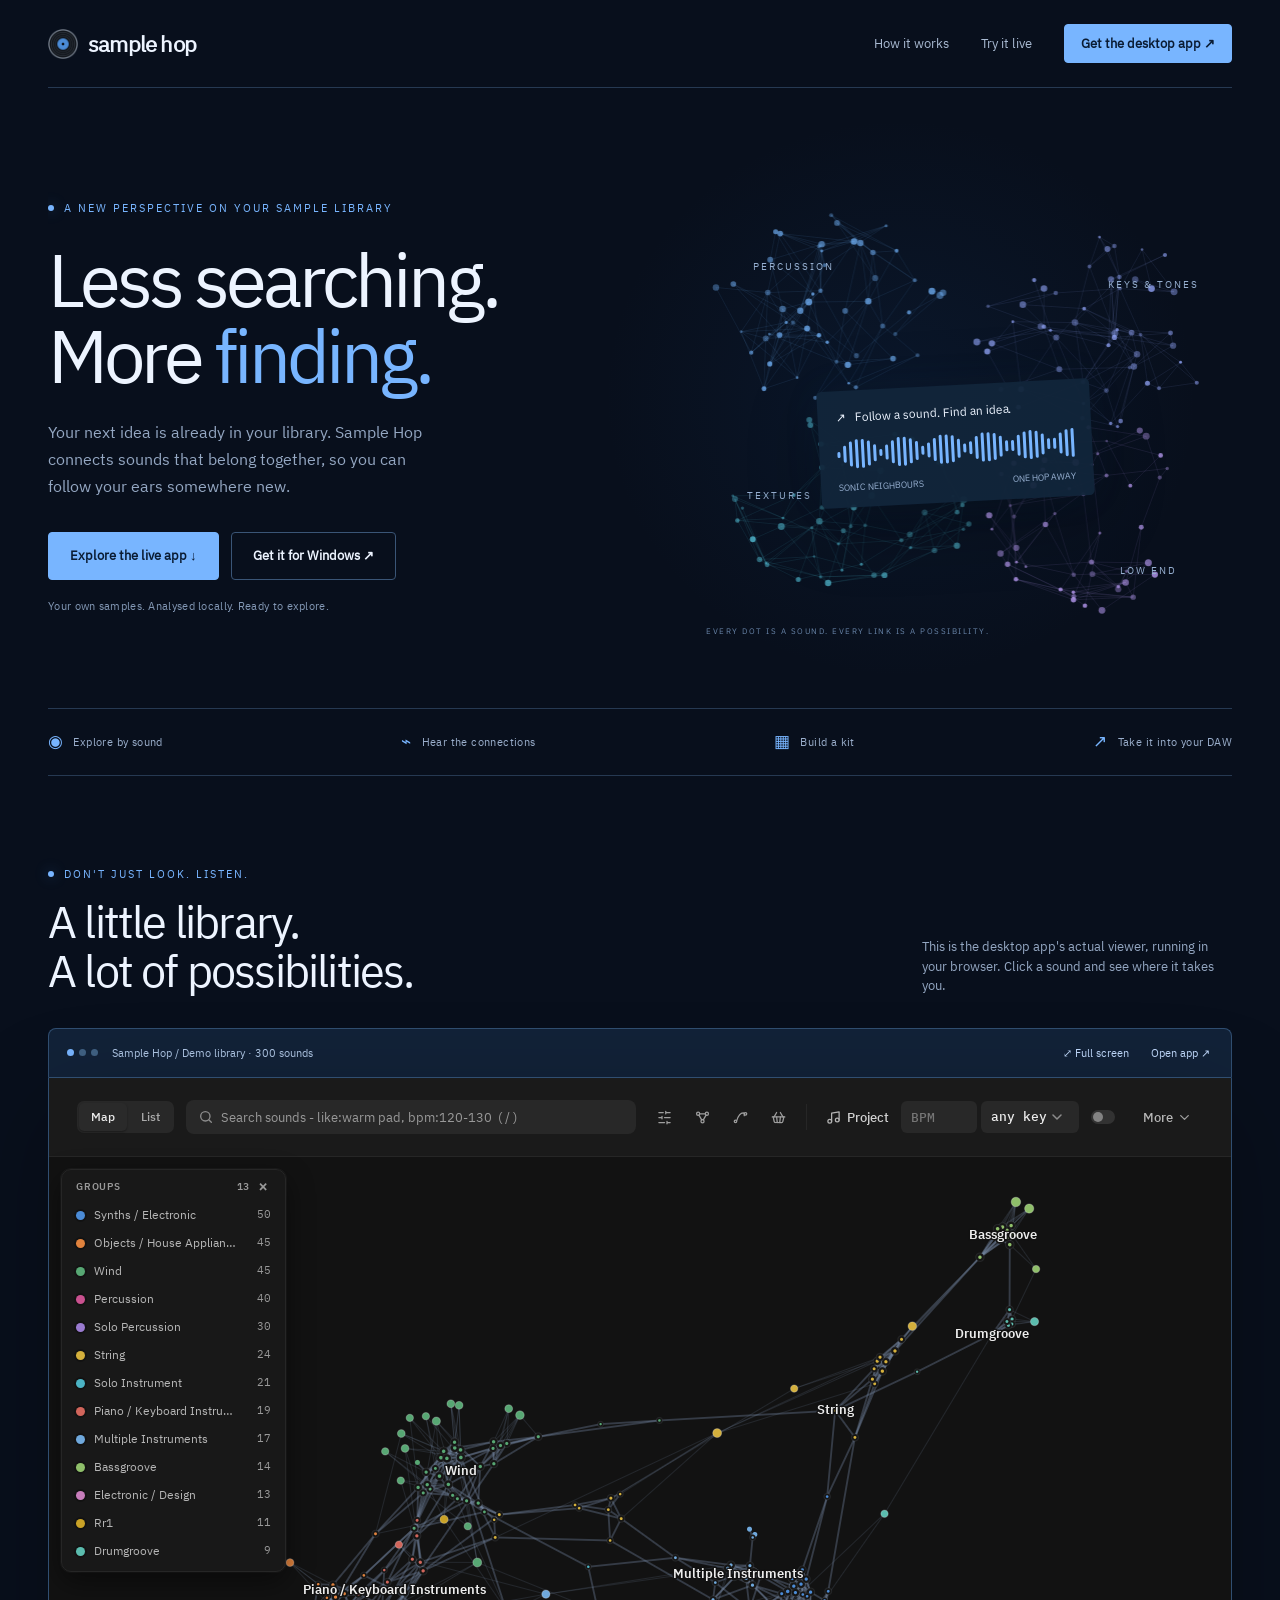
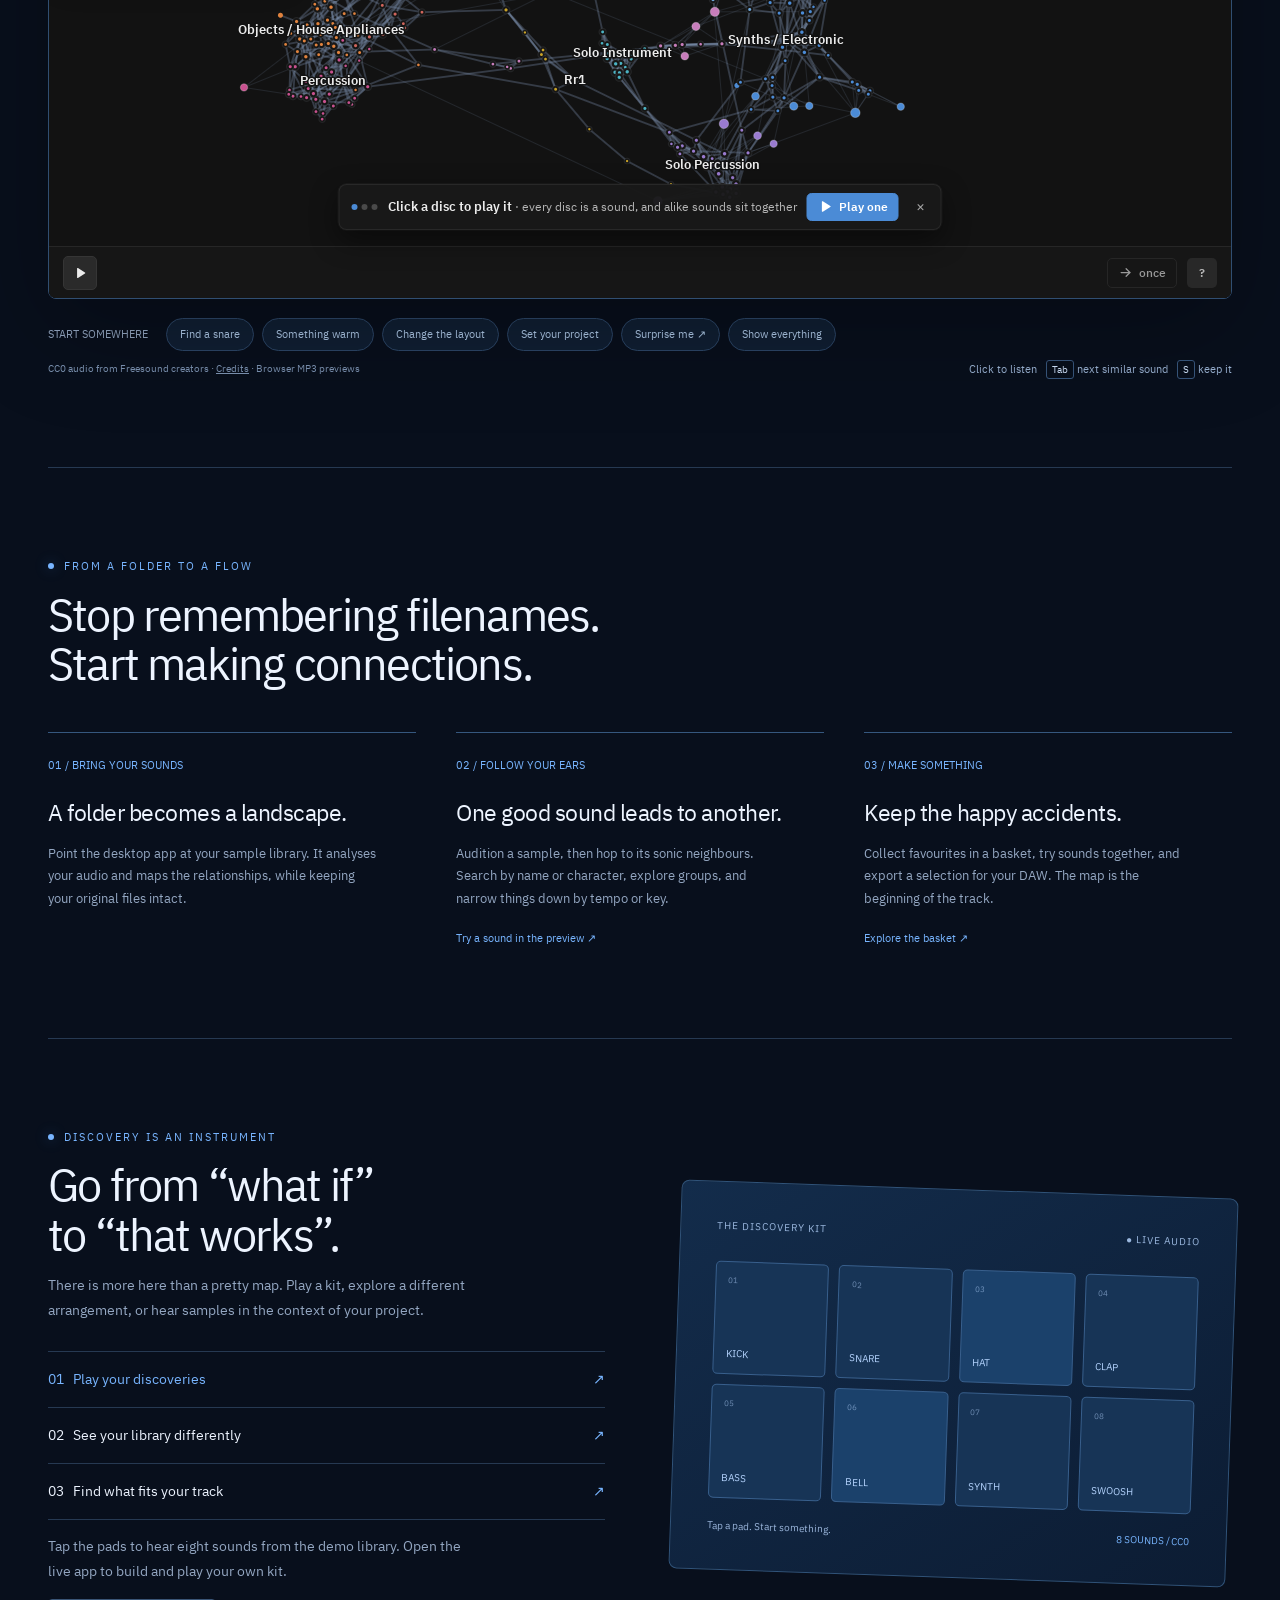
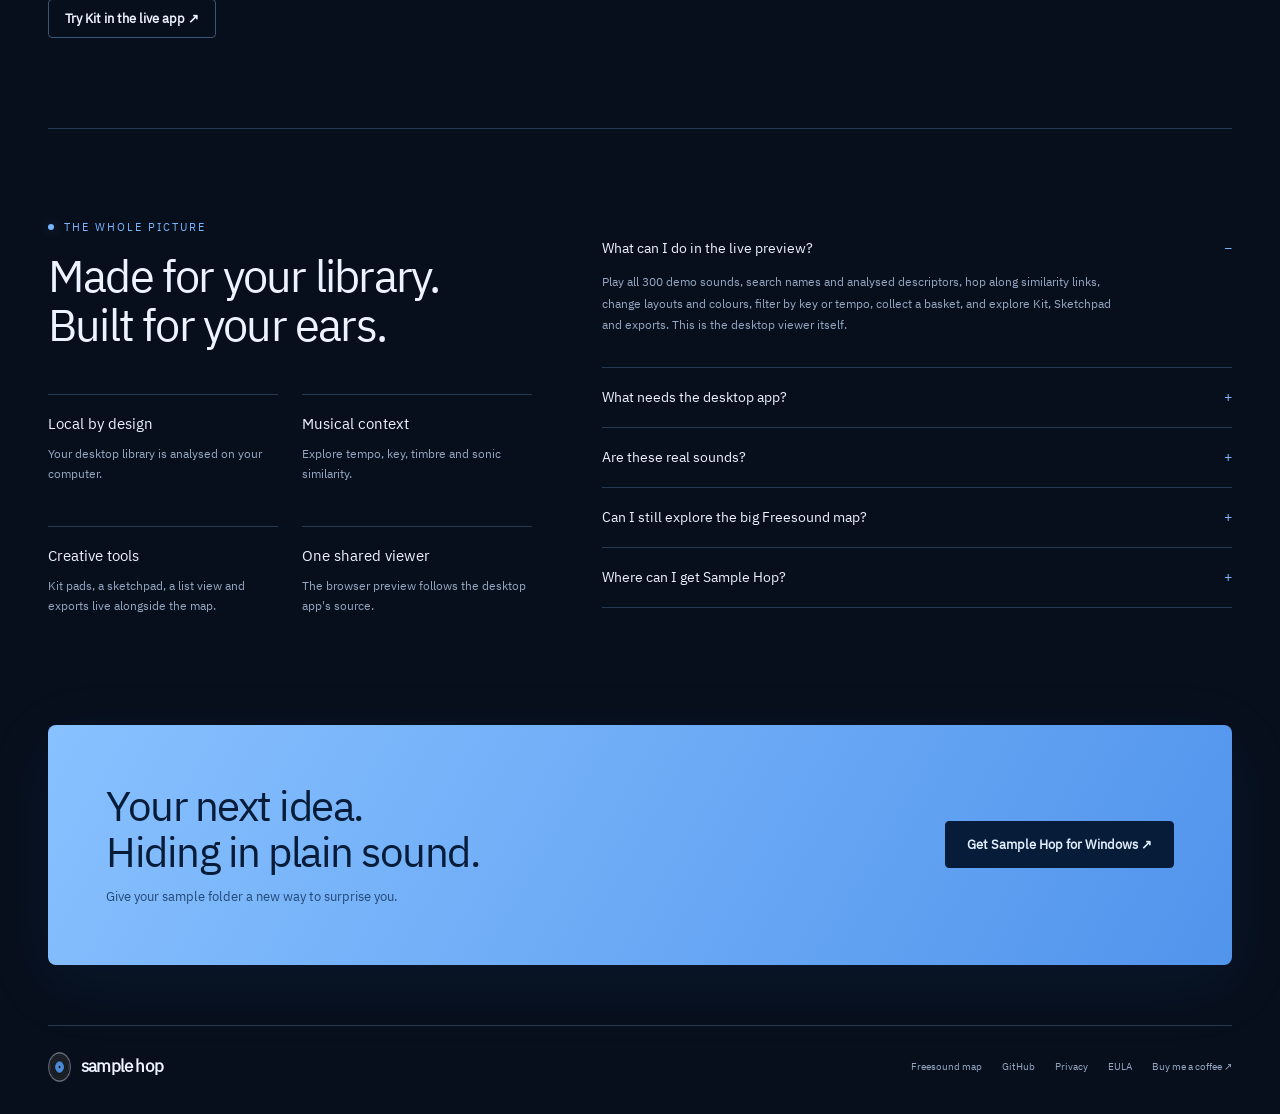
==== index.html @ 59107f23 "Publish animated desktop showcase with shared live preview" ====
<!doctype html>
<html lang="en"><head><meta charset="utf-8"><meta name="viewport" content="width=device-width,initial-scale=1"><meta name="description" content="Sample Hop turns your sample library into a map of sonic possibilities. Explore the real desktop viewer live in your browser."><meta name="theme-color" content="#080f1c"><title>Sample Hop — Follow your ears.</title><link rel="icon" href="favicon.ico"><link rel="stylesheet" href="assets/showcase.css?v=20261012-preview-scroll"><script defer src="assets/showcase.js"></script></head><body>
<a class="skip" href="#live-app">Skip to live app preview</a><div class="container">
<nav aria-label="Main navigation"><a class="brand" href="#" aria-label="Sample Hop home"><img src="assets/app-logo.png" width="32" height="32" alt="">sample hop</a><div class="navlinks"><a href="#how-it-works">How it works</a><a href="#live-app">Try it live</a><a class="button small" href="https://apps.microsoft.com/detail/9PP9XN0CCNBQ" target="_blank" rel="noopener noreferrer">Get the desktop app ↗</a></div></nav>
<main><section class="hero" aria-labelledby="hero-title"><div class="hero-grid"><div><div class="eyebrow">A new perspective on your sample library</div><h1 id="hero-title">Less searching.<br>More <em>finding.</em></h1><p>Your next idea is already in your library. Sample Hop connects sounds that belong together, so you can follow your ears somewhere new.</p><div class="hero-actions"><a class="button" href="#live-app">Explore the live app ↓</a><a class="button secondary" href="https://apps.microsoft.com/detail/9PP9XN0CCNBQ" target="_blank" rel="noopener noreferrer">Get it for Windows ↗</a></div><div class="micro">Your own samples. Analysed locally. Ready to explore.</div></div><a class="hero-art" href="#live-app" aria-label="Explore the live app"><canvas id="constellation"></canvas><span class="maplabel one">Percussion</span><span class="maplabel two">Textures</span><span class="maplabel three">Keys & tones</span><span class="maplabel four">Low end</span><div class="sound-card"><strong>↗ &nbsp; Follow a sound. Find an idea.</strong><div class="wave" id="hero-wave"></div><small><span>SONIC NEIGHBOURS</span><span>ONE HOP AWAY</span></small></div></a></div></section>
<div class="ticker" aria-label="App highlights"><span><b>◉</b> Explore by sound</span><span><b>⌁</b> Hear the connections</span><span><b>▦</b> Build a kit</span><span><b>↗</b> Take it into your DAW</span></div>
<section class="section reveal" id="preview" aria-labelledby="preview-title"><div class="section-head"><div><div class="eyebrow">Don't just look. Listen.</div><h2 id="preview-title">A little library.<br>A lot of possibilities.</h2></div><p>This is the desktop app's actual viewer, running in your browser. Click a sound and see where it takes you.</p></div><div class="preview-toolbar" id="live-app"><div class="window-title"><span class="window-dots" aria-hidden="true"><i></i><i></i><i></i></span>Sample Hop / Demo library · 300 sounds</div><div class="window-actions"><button id="fullscreen" type="button">⤢ Full screen</button><a href="demo/index.html" target="_blank" rel="noopener">Open app ↗</a></div></div><div class="preview-shell" id="preview-shell"><div class="preview-loading" id="preview-loading" role="status">Assembling your sound map…<span>300 real sounds. The real desktop interface.</span></div><iframe id="app-preview" src="demo/index.html" title="Interactive Sample Hop desktop app preview" allow="autoplay; fullscreen; midi" allowfullscreen></iframe></div><div class="demo-guides" aria-label="Try a feature"><span>START SOMEWHERE</span><button data-demo="search" data-value="snare" aria-pressed="false" disabled>Find a snare</button><button data-demo="search" data-value="like:warm" aria-pressed="false" disabled>Something warm</button><button data-demo="layout" aria-pressed="false" disabled>Change the layout</button><button data-demo="project" aria-pressed="false" disabled>Set your project</button><button data-demo="random" aria-pressed="false" disabled>Surprise me ↗</button><button data-demo="search" data-value="" aria-pressed="false" disabled>Show everything</button></div><div class="demo-note"><span>CC0 audio from Freesound creators · <a href="demo/CREDITS.md" target="_blank" rel="noopener">Credits</a> · Browser MP3 previews</span><span class="shortcut-tip">Click to listen &nbsp; <kbd>Tab</kbd> next similar sound &nbsp; <kbd>S</kbd> keep it</span></div></section>
<section class="section workflow reveal" id="how-it-works" aria-labelledby="workflow-title"><div class="eyebrow">From a folder to a flow</div><h2 id="workflow-title">Stop remembering filenames.<br>Start making connections.</h2><div class="steps"><article class="step"><span class="number">01 / BRING YOUR SOUNDS</span><h3>A folder becomes a landscape.</h3><p>Point the desktop app at your sample library. It analyses your audio and maps the relationships, while keeping your original files intact.</p></article><article class="step"><span class="number">02 / FOLLOW YOUR EARS</span><h3>One good sound leads to another.</h3><p>Audition a sample, then hop to its sonic neighbours. Search by name or character, explore groups, and narrow things down by tempo or key.</p><a href="#live-app" data-demo="random">Try a sound in the preview ↗</a></article><article class="step"><span class="number">03 / MAKE SOMETHING</span><h3>Keep the happy accidents.</h3><p>Collect favourites in a basket, try sounds together, and export a selection for your DAW. The map is the beginning of the track.</p><a href="#live-app" data-demo="basket">Explore the basket ↗</a></article></div></section>
<section class="section possibilities reveal" aria-labelledby="play-title"><div><div class="eyebrow">Discovery is an instrument</div><h2 id="play-title">Go from “what if”<br>to “that works”.</h2><p>There is more here than a pretty map. Play a kit, explore a different arrangement, or hear samples in the context of your project.</p><div class="feature-list"><button data-feature="kit" aria-pressed="true">01 &nbsp; Play your discoveries<span>↗</span></button><button data-feature="layout" aria-pressed="false">02 &nbsp; See your library differently<span>↗</span></button><button data-feature="project" aria-pressed="false">03 &nbsp; Find what fits your track<span>↗</span></button></div><p id="feature-description">Tap the pads to hear eight sounds from the demo library. Open the live app to build and play your own kit.</p><a class="button secondary small" id="feature-open" href="#live-app" data-demo="kit">Try Kit in the live app ↗</a></div><div class="instrument"><div class="instrument-head"><span>THE DISCOVERY KIT</span><span>● LIVE AUDIO</span></div><div class="pad-grid" id="pad-grid" aria-label="Playable demo sample pads"></div><div class="instrument-foot"><span id="pad-status" role="status">Tap a pad. Start something.</span><b>8 SOUNDS / CC0</b></div></div></section>
<section class="section details reveal" aria-labelledby="details-title"><div class="faq-grid"><div><div class="eyebrow">The whole picture</div><h2 id="details-title">Made for your library.<br>Built for your ears.</h2><div class="capabilities"><article><h3>Local by design</h3><p>Your desktop library is analysed on your computer.</p></article><article><h3>Musical context</h3><p>Explore tempo, key, timbre and sonic similarity.</p></article><article><h3>Creative tools</h3><p>Kit pads, a sketchpad, a list view and exports live alongside the map.</p></article><article><h3>One shared viewer</h3><p>The browser preview follows the desktop app's source.</p></article></div></div><div><details open><summary>What can I do in the live preview?</summary><p>Play all 300 demo sounds, search names and analysed descriptors, hop along similarity links, change layouts and colours, filter by key or tempo, collect a basket, and explore Kit, Sketchpad and exports. This is the desktop viewer itself.</p></details><details><summary>What needs the desktop app?</summary><p>Mapping your own folders, running the sound model for new audio or microphone searches, watching library changes, native DAW dragging and Ableton Link need the desktop app. Browser similarity uses precomputed demo links. MIDI input and recording depend on browser support and permissions.</p></details><details><summary>Are these real sounds?</summary><p>Yes. This is the app's bundled 300-sound CC0 demo, from Freesound creators via FSL10K and FSD50K. The website uses MP3 previews; the desktop app uses your original files. <a href="demo/CREDITS.md">See creator credits ↗</a></p></details><details><summary>Can I still explore the big Freesound map?</summary><p>The original interactive library is still here, including search, filters, similarity links, the basket and downloads. <a href="explore.html">Open the Freesound map ↗</a></p></details><details><summary>Where can I get Sample Hop?</summary><p>Get the desktop app through the Microsoft Store for Windows, which handles installation and updates. <a href="https://apps.microsoft.com/detail/9PP9XN0CCNBQ" target="_blank" rel="noopener noreferrer">Open the Store listing ↗</a></p></details></div></div></section>
<section class="cta reveal" aria-labelledby="cta-title"><div><h2 id="cta-title">Your next idea.<br>Hiding in plain sound.</h2><p>Give your sample folder a new way to surprise you.</p></div><a class="button" href="https://apps.microsoft.com/detail/9PP9XN0CCNBQ" target="_blank" rel="noopener noreferrer">Get Sample Hop for Windows ↗</a></section></main>
<footer><a class="brand" href="#"><img src="assets/app-logo.png" width="26" height="26" alt="">sample hop</a><div class="links"><a href="explore.html">Freesound map</a><a href="https://github.com/AlexM1010/visualise-music-desktop" target="_blank" rel="noopener noreferrer">GitHub</a><a href="privacy.html">Privacy</a><a href="eula.html">EULA</a><a href="https://buymeacoffee.com/alexm1010" target="_blank" rel="noopener noreferrer">Buy me a coffee ↗</a></div></footer></div></body></html>
---- assets/showcase.css ----
@font-face{font-family:Plex;src:url('plex-sans.woff2') format('woff2');font-display:swap}
:root{color-scheme:dark;--bg:#080f1c;--panel:#101d30;--ink:#edf4ff;--muted:#94a7c2;--accent:#78b5ff;--line:#263952}
*{box-sizing:border-box}html{scroll-behavior:smooth;scroll-padding-top:16px}body{margin:0;background:var(--bg);color:var(--ink);font-family:Plex,'Segoe UI',sans-serif;font-size:16px;line-height:1.5}a{color:inherit;text-decoration:none}button{font:inherit;cursor:pointer}a,button,input{touch-action:manipulation}:focus-visible{outline:2px solid var(--accent);outline-offset:5px}button:disabled{opacity:.5;cursor:wait}::selection{background:var(--accent);color:var(--bg)}
.skip{position:fixed;top:-100px;left:16px;z-index:50;padding:12px;background:var(--accent);color:#111}.skip:focus{top:12px}.container{width:min(1320px,calc(100% - 96px));margin:auto}nav{height:88px;display:flex;align-items:center;justify-content:space-between;border-bottom:1px solid var(--line)}.brand{display:flex;align-items:center;gap:10px;font-weight:600;font-size:22px;letter-spacing:-.8px}.brand img{width:30px;height:30px}.navlinks{display:flex;align-items:center;gap:32px;font-size:13px}.navlinks>a:not(.button){color:#a9bad2}.button{display:inline-flex;align-items:center;justify-content:center;gap:18px;background:var(--accent);color:#0a1c34;border:1px solid var(--accent);border-radius:4px;padding:13px 21px;font-size:13px;font-weight:600;transition:transform .2s,background .2s}.button:hover{background:#a4cfff;transform:translateY(-2px)}.button.secondary{background:transparent;color:var(--ink);border-color:#3a5576}.button.small{padding:9px 16px}.eyebrow{font-size:11px;text-transform:uppercase;letter-spacing:2px;color:var(--accent);display:flex;align-items:center;gap:10px}.eyebrow:before{content:'';width:6px;height:6px;background:var(--accent);border-radius:50%;box-shadow:0 0 14px #539fff66}
.hero{position:relative;padding:94px 0 76px;overflow:hidden}.hero-grid{display:grid;grid-template-columns:1.08fr 1fr;align-items:center;gap:38px}.hero h1{font-size:clamp(54px,5.8vw,82px);font-weight:500;line-height:1.03;letter-spacing:-4px;margin:25px 0}.hero h1 em{font-style:normal;color:var(--accent)}.hero p{color:var(--muted);max-width:400px;line-height:1.7;font-size:16px}.hero-actions{display:flex;gap:12px;margin:32px 0 18px}.micro{font-size:11px;color:#8398b5;letter-spacing:.3px}.hero-art{display:block;position:relative;height:450px;min-width:0;cursor:pointer;border-radius:8px}.hero-art canvas{width:100%;height:100%}.maplabel{position:absolute;font-size:10px;letter-spacing:2px;text-transform:uppercase;color:#96afd0;pointer-events:none}.maplabel.one{top:17%;left:13%}.maplabel.two{top:68%;left:12%}.maplabel.three{top:21%;right:6%}.maplabel.four{bottom:12%;right:10%}.sound-card{position:absolute;left:25%;top:45%;background:#11253af2;border:0;border-radius:5px;padding:13px 18px;min-width:230px;box-shadow:0 18px 70px #0005;transform:rotate(-3deg);animation:float 6s ease-in-out infinite}.sound-card strong{font-size:12px;font-weight:500}.sound-card .wave{display:flex;gap:3px;align-items:center;height:35px;margin:9px 0}.wave i{width:3px;background:var(--accent);height:var(--h);border-radius:2px;animation:pulse 2.5s ease-in-out infinite;animation-delay:var(--delay)}.sound-card small{display:flex;justify-content:space-between;font-size:9px;color:#96afd0}.hero-art:after{content:'EVERY DOT IS A SOUND. EVERY LINK IS A POSSIBILITY.';position:absolute;bottom:-5px;left:25px;font-size:8px;letter-spacing:1.5px;color:#6884a8}.ticker{border-block:1px solid var(--line);padding:20px 0;display:flex;justify-content:space-between;color:#9aaecb;font-size:11px;letter-spacing:.4px}.ticker span{display:flex;gap:10px;align-items:center}.ticker b{color:var(--accent);font-size:17px;font-weight:400}
.section{padding:90px 0}.section-head{display:flex;justify-content:space-between;align-items:end;gap:30px;margin-bottom:32px}.section h2{font-size:clamp(32px,3.5vw,48px);line-height:1.1;letter-spacing:-1.8px;font-weight:500;margin:15px 0 0}.section-head p{font-size:13px;color:var(--muted);max-width:310px;margin:0}.preview-toolbar{display:flex;justify-content:space-between;align-items:center;gap:15px;background:#122238;border:1px solid #304e71;border-bottom:0;border-radius:8px 8px 0 0;padding:13px 18px}.window-title{font-size:11px;color:#b0c7e6;display:flex;align-items:center;gap:14px}.window-dots{display:flex;gap:5px}.window-dots i{width:7px;height:7px;border-radius:50%;background:#406183}.window-dots i:first-child{background:var(--accent)}.window-actions{display:flex;gap:16px;font-size:11px}.window-actions button,.window-actions a{padding:3px;color:#c3dcff;background:none;border:0}.preview-shell{position:relative;border:1px solid #304e71;border-radius:0 0 8px 8px;overflow:hidden;box-shadow:0 30px 100px #0004;background:#0b1321}.preview-shell iframe{display:block;width:100%;height:clamp(820px,85vh,1200px);border:0}.preview-loading{position:absolute;inset:0;display:grid;place-content:center;text-align:center;background:#0b1321;z-index:2;color:var(--accent);font-size:14px}.preview-loading[hidden]{display:none}.preview-loading span{font-size:11px;color:var(--muted);margin-top:10px}.preview-error{max-width:400px;padding:24px}.demo-guides{display:flex;gap:8px;flex-wrap:wrap;align-items:center;margin:19px 0 10px}.demo-guides>span{font-size:11px;color:var(--muted);margin-right:10px}.demo-guides button{border:1px solid #2c4667;background:#101f33;color:#b0cbea;font-size:11px;padding:7px 13px;border-radius:20px;transition:background .2s}.demo-guides button:hover,.demo-guides button[aria-pressed=true]{color:#091a30;background:var(--accent);border-color:var(--accent)}.demo-note{display:flex;justify-content:space-between;gap:20px;font-size:10px;color:#7d94b3}.demo-note a{text-decoration:underline}.shortcut-tip{font-size:11px;color:#9bb4d4}kbd{border:1px solid #38577d;padding:2px 5px;border-radius:3px;font-family:inherit;color:#d4e7ff;font-size:10px}
.workflow{border-top:1px solid var(--line)}.steps{display:grid;grid-template-columns:repeat(3,1fr);margin-top:44px;gap:40px}.step{border-top:1px solid #35577e;padding-top:18px}.step .number{font-size:11px;color:var(--accent)}.step h3{font-size:23px;font-weight:500;letter-spacing:-.5px;margin:20px 0 10px}.step p{font-size:13px;line-height:1.75;color:var(--muted);max-width:330px}.step a{color:var(--accent);font-size:11px}.possibilities{display:grid;grid-template-columns:1fr 1fr;gap:70px;align-items:center;border-top:1px solid var(--line)}.possibilities p{font-size:14px;line-height:1.8;color:var(--muted);max-width:420px}.feature-list{margin-top:28px;border-top:1px solid var(--line)}.feature-list button{width:100%;display:flex;justify-content:space-between;text-align:left;border:0;border-bottom:1px solid var(--line);background:none;color:var(--ink);padding:17px 0;font-size:14px}.feature-list button span{color:var(--accent)}.feature-list button[aria-pressed=true]{color:var(--accent)}.instrument{background:#102139;border:1px solid #305379;border-radius:8px;padding:36px;min-height:355px;transform:rotate(2deg)}.instrument-head{display:flex;justify-content:space-between;font-size:10px;color:#9bb8df;letter-spacing:1px}.pad-grid{display:grid;grid-template-columns:repeat(4,1fr);gap:10px;margin:28px 0 20px}.pad-grid button{aspect-ratio:1;border:1px solid #385f8c;border-radius:5px;background:#173456;color:#b6d5ff;display:flex;flex-direction:column;justify-content:space-between;padding:12px;text-align:left;font-size:10px;transition:background .15s,transform .15s}.pad-grid button:nth-child(3n){background:#1b416b}.pad-grid button.active{background:var(--accent);color:#0a1d35;transform:scale(.96)}.pad-grid small{font-size:8px;opacity:.55}.instrument-foot{display:flex;justify-content:space-between;font-size:10px;color:#9db8de}.instrument-foot b{color:var(--accent);font-weight:400}.capabilities{display:grid;grid-template-columns:1fr 1fr;gap:24px;margin-top:45px}.capabilities article{border-top:1px solid var(--line);padding:18px 0}.capabilities h3{font-size:15px;font-weight:500;margin:0 0 8px}.capabilities p{font-size:12px;color:var(--muted);margin:0;line-height:1.7}.details{border-top:1px solid var(--line)}.faq-grid{display:grid;grid-template-columns:1fr 1.3fr;gap:70px}.faq-grid details{border-bottom:1px solid var(--line);padding:19px 0;font-size:14px}.faq-grid summary{cursor:pointer;list-style:none;display:flex;justify-content:space-between;gap:15px}.faq-grid summary:after{content:'+';color:var(--accent)}.faq-grid details[open] summary:after{content:'−'}.faq-grid details p{font-size:12px;line-height:1.8;color:var(--muted);max-width:520px}.cta{background:#78b5ff;color:#071c38;border-radius:8px;padding:58px;display:flex;justify-content:space-between;gap:32px;align-items:center;margin-bottom:60px}.cta h2{font-size:42px;letter-spacing:-1.5px;line-height:1.1;margin:0 0 12px;font-weight:500}.cta p{font-size:13px;margin:0;color:#244976}.cta .button{background:#071c38;color:#e2efff;border-color:#071c38;white-space:nowrap}footer{border-top:1px solid var(--line);padding:26px 0 32px;display:flex;justify-content:space-between;align-items:center;gap:25px}footer .brand{font-size:17px}footer .brand img{width:23px}footer .links{display:flex;gap:20px;font-size:10px;color:var(--muted)}.reveal{opacity:1}.js-motion .reveal{opacity:0;transform:translateY(22px);transition:opacity .7s,transform .7s}.js-motion .reveal.visible{opacity:1;transform:none}
@keyframes float{50%{transform:translateY(-10px) rotate(-1deg)}}@keyframes pulse{50%{opacity:.4;transform:scaleY(.7)}}
@media(min-width:1500px){.hero-art{height:490px}.hero{padding-top:110px}}
@media(max-width:900px){.container{width:calc(100% - 40px)}.hero{padding-top:55px}.hero-grid{grid-template-columns:1fr}.hero h1{font-size:64px}.hero-art{height:320px}.hero-art:after{bottom:0}.hero p{max-width:520px}.navlinks{gap:20px}.ticker{flex-wrap:wrap;gap:18px}.section{padding:60px 0}.possibilities,.faq-grid{gap:30px}.preview-shell iframe{height:700px}.steps{gap:20px}.instrument{padding:20px}.pad-grid{gap:6px}.cta{padding:35px}.cta h2{font-size:34px}}
@media(max-width:600px){nav{height:72px}.brand{font-size:20px}.navlinks>a:not(.button){display:none}.navlinks .button{font-size:10px;padding:8px 10px}.hero{padding:48px 0}.hero h1{font-size:52px;letter-spacing:-2.8px}.hero p{font-size:14px}.hero-actions .button{font-size:11px;padding:12px 14px}.hero-art{height:290px}.sound-card{min-width:200px;left:21%}.ticker{font-size:10px}.ticker span{width:45%}.section-head{display:block}.section-head p{margin-top:18px;max-width:100%}.preview-toolbar{padding:10px}.window-dots{display:none}.window-actions{gap:10px;font-size:9px}.window-title{font-size:9px}.preview-shell iframe{height:660px}.demo-note{display:block;line-height:1.8}.steps,.possibilities,.faq-grid,.capabilities{grid-template-columns:1fr}.steps{gap:24px}.step p{max-width:none}.instrument{transform:none;margin-top:20px}.cta{display:block;padding:28px}.cta .button{margin-top:24px}footer{align-items:start;flex-direction:column}footer .links{flex-wrap:wrap}.section h2{letter-spacing:-1px}.preview-shell:fullscreen iframe{height:calc(100dvh - 12px)}}
@media(prefers-reduced-motion:reduce){html{scroll-behavior:auto}*,*:before,*:after{animation:none!important;transition:none!important}.js-motion .reveal{opacity:1;transform:none}}

.hero:before{content:"";position:absolute;inset:0;z-index:-1;background:radial-gradient(ellipse 25% 45% at 72% 50%,#163f742b,transparent 100%)}.hero{isolation:isolate}.instrument{background:linear-gradient(145deg,#132c4b,#0c1c33)}.cta{background:linear-gradient(120deg,#88c1ff,#5194ec);box-shadow:0 18px 70px #176bcb18}.sound-card{box-shadow:0 18px 70px #0005,0 0 40px #2875ba12}

@media(min-width:901px){.preview-toolbar:target + .preview-shell iframe{height:calc(100dvh - 80px)}}
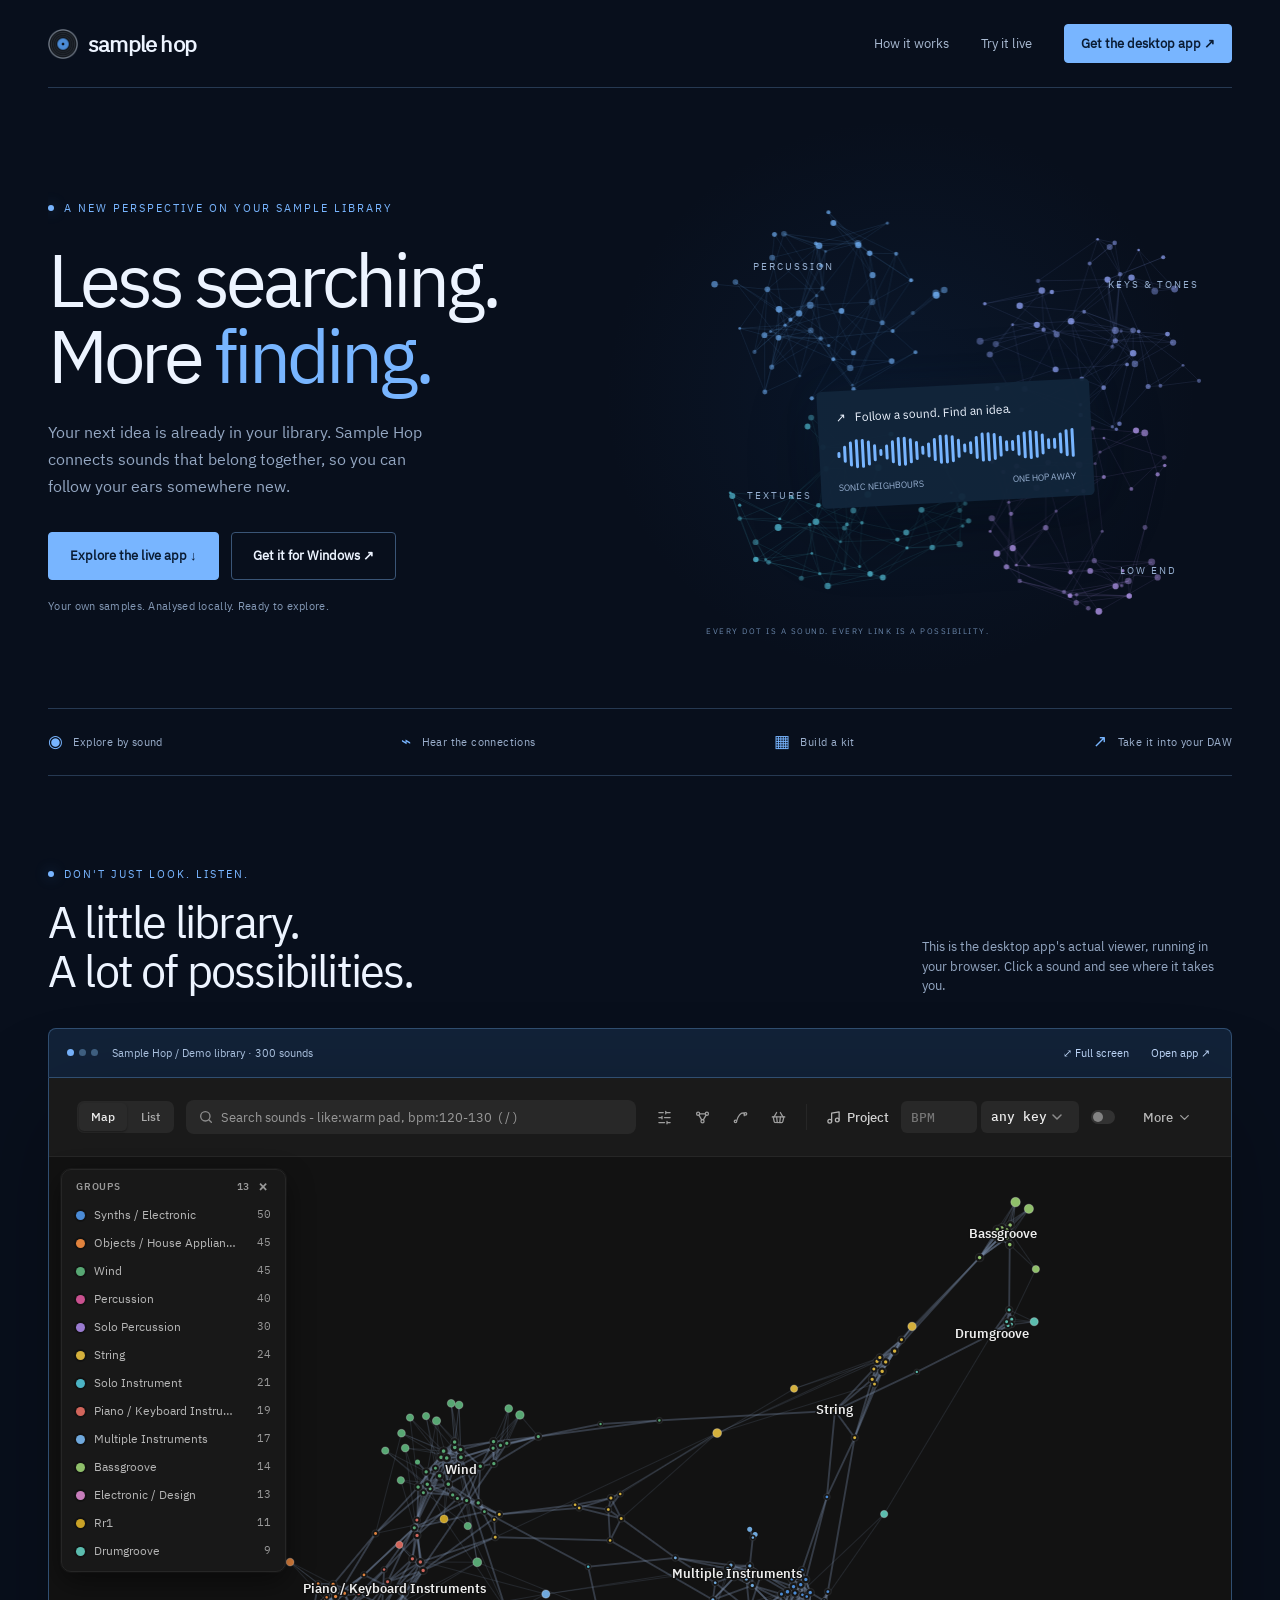
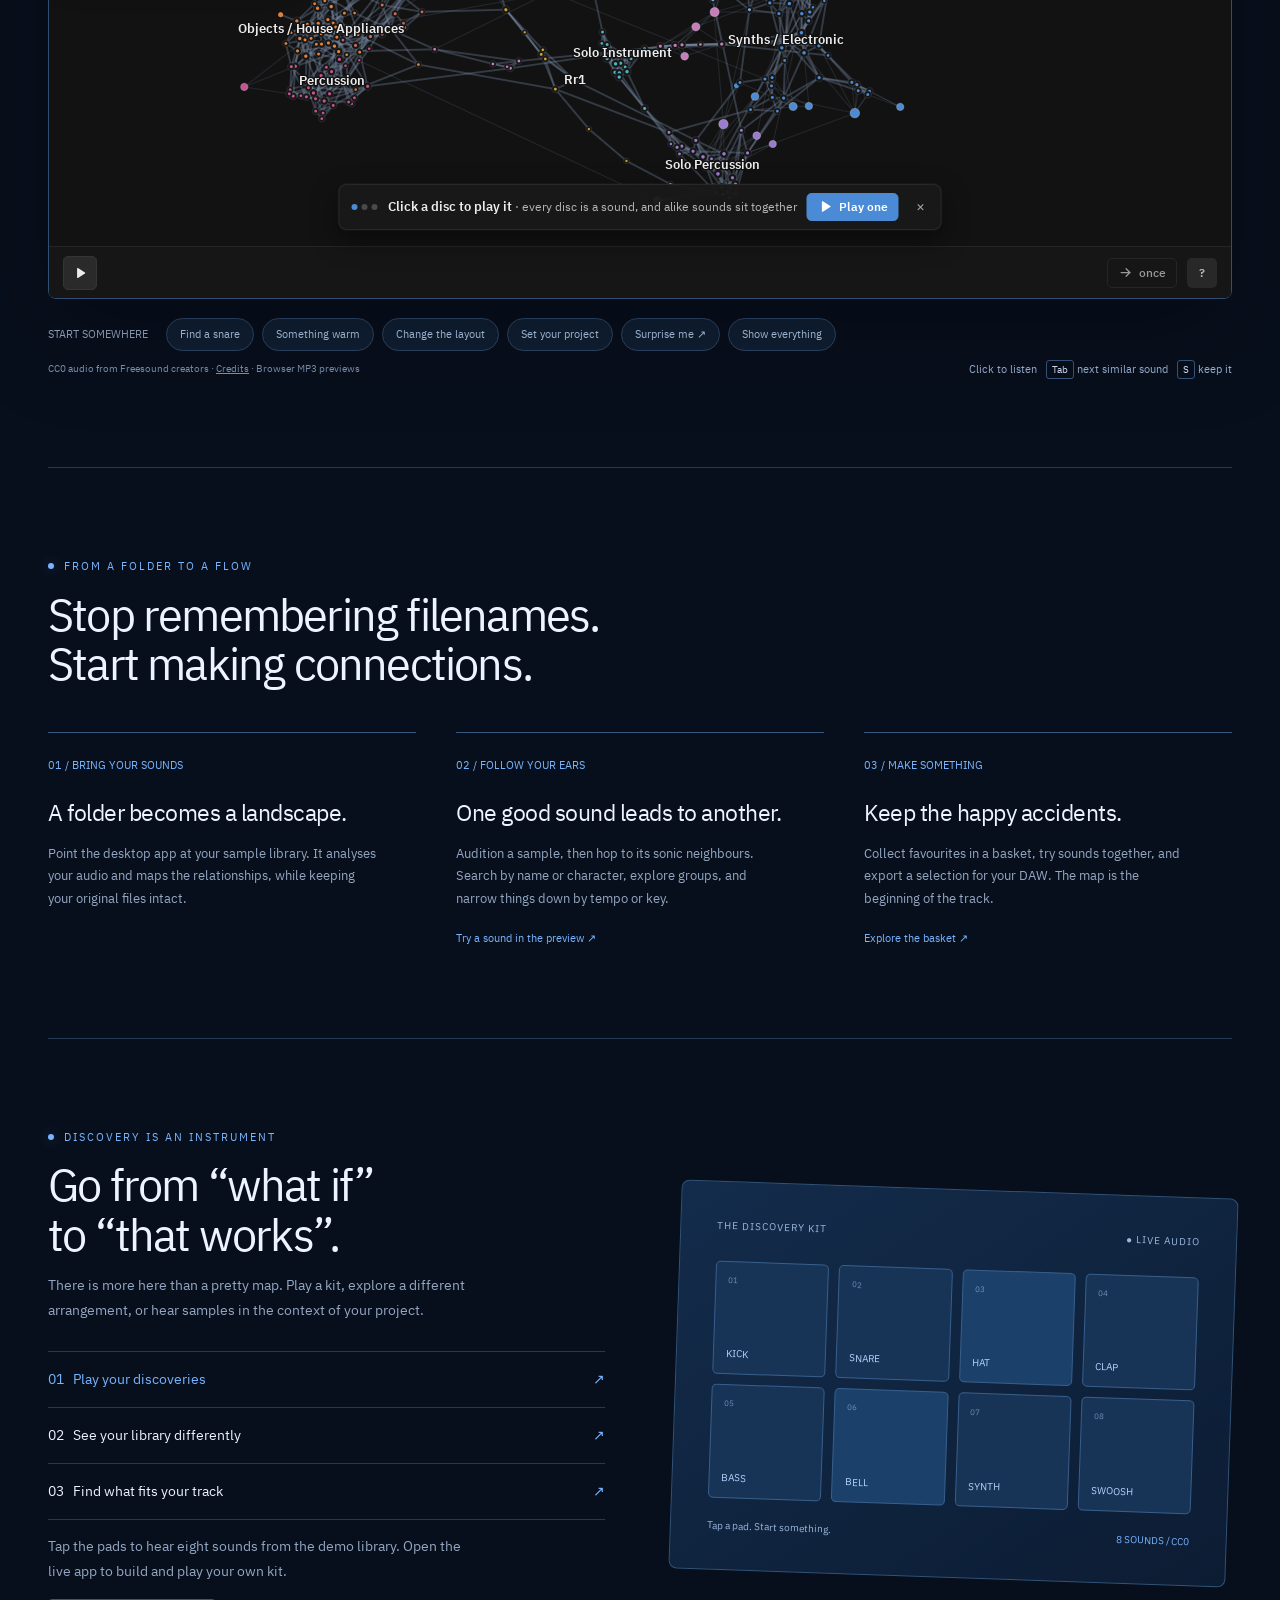
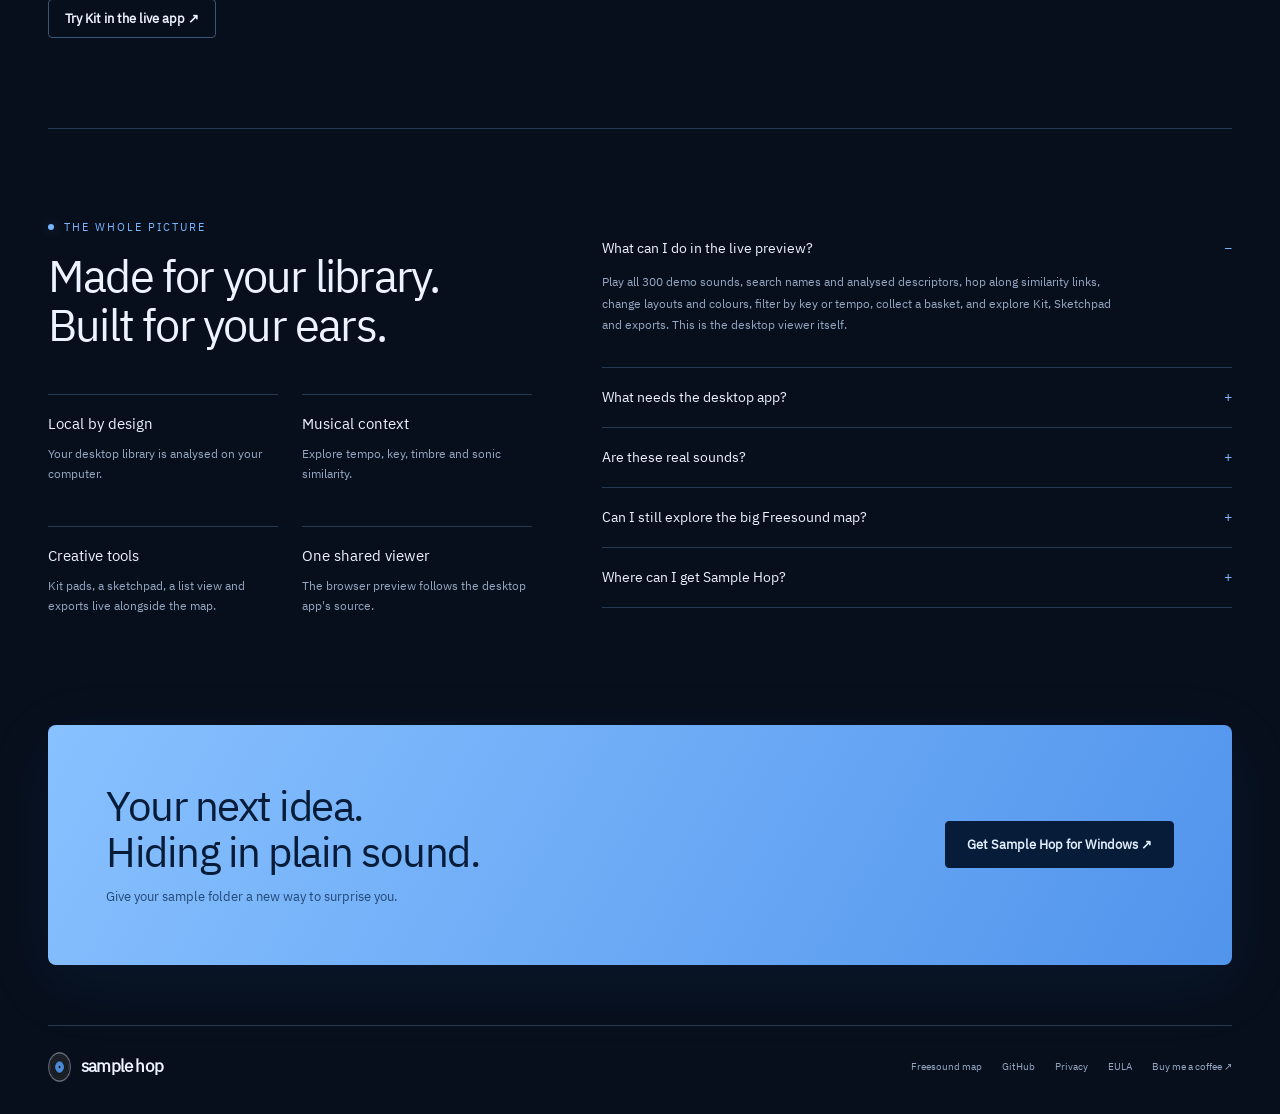
==== commit 9843a6bf: "Keep preview navigation stable during scroll" ====
--- a/index.html
+++ b/index.html
@@ -4,7 +4,7 @@
 <nav aria-label="Main navigation"><a class="brand" href="#" aria-label="Sample Hop home"><img src="assets/app-logo.png" width="32" height="32" alt="">sample hop</a><div class="navlinks"><a href="#how-it-works">How it works</a><a href="#live-app">Try it live</a><a class="button small" href="https://apps.microsoft.com/detail/9PP9XN0CCNBQ" target="_blank" rel="noopener noreferrer">Get the desktop app ↗</a></div></nav>
 <main><section class="hero" aria-labelledby="hero-title"><div class="hero-grid"><div><div class="eyebrow">A new perspective on your sample library</div><h1 id="hero-title">Less searching.<br>More <em>finding.</em></h1><p>Your next idea is already in your library. Sample Hop connects sounds that belong together, so you can follow your ears somewhere new.</p><div class="hero-actions"><a class="button" href="#live-app">Explore the live app ↓</a><a class="button secondary" href="https://apps.microsoft.com/detail/9PP9XN0CCNBQ" target="_blank" rel="noopener noreferrer">Get it for Windows ↗</a></div><div class="micro">Your own samples. Analysed locally. Ready to explore.</div></div><a class="hero-art" href="#live-app" aria-label="Explore the live app"><canvas id="constellation"></canvas><span class="maplabel one">Percussion</span><span class="maplabel two">Textures</span><span class="maplabel three">Keys & tones</span><span class="maplabel four">Low end</span><div class="sound-card"><strong>↗ &nbsp; Follow a sound. Find an idea.</strong><div class="wave" id="hero-wave"></div><small><span>SONIC NEIGHBOURS</span><span>ONE HOP AWAY</span></small></div></a></div></section>
 <div class="ticker" aria-label="App highlights"><span><b>◉</b> Explore by sound</span><span><b>⌁</b> Hear the connections</span><span><b>▦</b> Build a kit</span><span><b>↗</b> Take it into your DAW</span></div>
-<section class="section reveal" id="preview" aria-labelledby="preview-title"><div class="section-head"><div><div class="eyebrow">Don't just look. Listen.</div><h2 id="preview-title">A little library.<br>A lot of possibilities.</h2></div><p>This is the desktop app's actual viewer, running in your browser. Click a sound and see where it takes you.</p></div><div class="preview-toolbar" id="live-app"><div class="window-title"><span class="window-dots" aria-hidden="true"><i></i><i></i><i></i></span>Sample Hop / Demo library · 300 sounds</div><div class="window-actions"><button id="fullscreen" type="button">⤢ Full screen</button><a href="demo/index.html" target="_blank" rel="noopener">Open app ↗</a></div></div><div class="preview-shell" id="preview-shell"><div class="preview-loading" id="preview-loading" role="status">Assembling your sound map…<span>300 real sounds. The real desktop interface.</span></div><iframe id="app-preview" src="demo/index.html" title="Interactive Sample Hop desktop app preview" allow="autoplay; fullscreen; midi" allowfullscreen></iframe></div><div class="demo-guides" aria-label="Try a feature"><span>START SOMEWHERE</span><button data-demo="search" data-value="snare" aria-pressed="false" disabled>Find a snare</button><button data-demo="search" data-value="like:warm" aria-pressed="false" disabled>Something warm</button><button data-demo="layout" aria-pressed="false" disabled>Change the layout</button><button data-demo="project" aria-pressed="false" disabled>Set your project</button><button data-demo="random" aria-pressed="false" disabled>Surprise me ↗</button><button data-demo="search" data-value="" aria-pressed="false" disabled>Show everything</button></div><div class="demo-note"><span>CC0 audio from Freesound creators · <a href="demo/CREDITS.md" target="_blank" rel="noopener">Credits</a> · Browser MP3 previews</span><span class="shortcut-tip">Click to listen &nbsp; <kbd>Tab</kbd> next similar sound &nbsp; <kbd>S</kbd> keep it</span></div></section>
+<section class="section" id="preview" aria-labelledby="preview-title"><div class="section-head"><div><div class="eyebrow">Don't just look. Listen.</div><h2 id="preview-title">A little library.<br>A lot of possibilities.</h2></div><p>This is the desktop app's actual viewer, running in your browser. Click a sound and see where it takes you.</p></div><div class="preview-toolbar" id="live-app"><div class="window-title"><span class="window-dots" aria-hidden="true"><i></i><i></i><i></i></span>Sample Hop / Demo library · 300 sounds</div><div class="window-actions"><button id="fullscreen" type="button">⤢ Full screen</button><a href="demo/index.html" target="_blank" rel="noopener">Open app ↗</a></div></div><div class="preview-shell" id="preview-shell"><div class="preview-loading" id="preview-loading" role="status">Assembling your sound map…<span>300 real sounds. The real desktop interface.</span></div><iframe id="app-preview" src="demo/index.html" title="Interactive Sample Hop desktop app preview" allow="autoplay; fullscreen; midi" allowfullscreen></iframe></div><div class="demo-guides" aria-label="Try a feature"><span>START SOMEWHERE</span><button data-demo="search" data-value="snare" aria-pressed="false" disabled>Find a snare</button><button data-demo="search" data-value="like:warm" aria-pressed="false" disabled>Something warm</button><button data-demo="layout" aria-pressed="false" disabled>Change the layout</button><button data-demo="project" aria-pressed="false" disabled>Set your project</button><button data-demo="random" aria-pressed="false" disabled>Surprise me ↗</button><button data-demo="search" data-value="" aria-pressed="false" disabled>Show everything</button></div><div class="demo-note"><span>CC0 audio from Freesound creators · <a href="demo/CREDITS.md" target="_blank" rel="noopener">Credits</a> · Browser MP3 previews</span><span class="shortcut-tip">Click to listen &nbsp; <kbd>Tab</kbd> next similar sound &nbsp; <kbd>S</kbd> keep it</span></div></section>
 <section class="section workflow reveal" id="how-it-works" aria-labelledby="workflow-title"><div class="eyebrow">From a folder to a flow</div><h2 id="workflow-title">Stop remembering filenames.<br>Start making connections.</h2><div class="steps"><article class="step"><span class="number">01 / BRING YOUR SOUNDS</span><h3>A folder becomes a landscape.</h3><p>Point the desktop app at your sample library. It analyses your audio and maps the relationships, while keeping your original files intact.</p></article><article class="step"><span class="number">02 / FOLLOW YOUR EARS</span><h3>One good sound leads to another.</h3><p>Audition a sample, then hop to its sonic neighbours. Search by name or character, explore groups, and narrow things down by tempo or key.</p><a href="#live-app" data-demo="random">Try a sound in the preview ↗</a></article><article class="step"><span class="number">03 / MAKE SOMETHING</span><h3>Keep the happy accidents.</h3><p>Collect favourites in a basket, try sounds together, and export a selection for your DAW. The map is the beginning of the track.</p><a href="#live-app" data-demo="basket">Explore the basket ↗</a></article></div></section>
 <section class="section possibilities reveal" aria-labelledby="play-title"><div><div class="eyebrow">Discovery is an instrument</div><h2 id="play-title">Go from “what if”<br>to “that works”.</h2><p>There is more here than a pretty map. Play a kit, explore a different arrangement, or hear samples in the context of your project.</p><div class="feature-list"><button data-feature="kit" aria-pressed="true">01 &nbsp; Play your discoveries<span>↗</span></button><button data-feature="layout" aria-pressed="false">02 &nbsp; See your library differently<span>↗</span></button><button data-feature="project" aria-pressed="false">03 &nbsp; Find what fits your track<span>↗</span></button></div><p id="feature-description">Tap the pads to hear eight sounds from the demo library. Open the live app to build and play your own kit.</p><a class="button secondary small" id="feature-open" href="#live-app" data-demo="kit">Try Kit in the live app ↗</a></div><div class="instrument"><div class="instrument-head"><span>THE DISCOVERY KIT</span><span>● LIVE AUDIO</span></div><div class="pad-grid" id="pad-grid" aria-label="Playable demo sample pads"></div><div class="instrument-foot"><span id="pad-status" role="status">Tap a pad. Start something.</span><b>8 SOUNDS / CC0</b></div></div></section>
 <section class="section details reveal" aria-labelledby="details-title"><div class="faq-grid"><div><div class="eyebrow">The whole picture</div><h2 id="details-title">Made for your library.<br>Built for your ears.</h2><div class="capabilities"><article><h3>Local by design</h3><p>Your desktop library is analysed on your computer.</p></article><article><h3>Musical context</h3><p>Explore tempo, key, timbre and sonic similarity.</p></article><article><h3>Creative tools</h3><p>Kit pads, a sketchpad, a list view and exports live alongside the map.</p></article><article><h3>One shared viewer</h3><p>The browser preview follows the desktop app's source.</p></article></div></div><div><details open><summary>What can I do in the live preview?</summary><p>Play all 300 demo sounds, search names and analysed descriptors, hop along similarity links, change layouts and colours, filter by key or tempo, collect a basket, and explore Kit, Sketchpad and exports. This is the desktop viewer itself.</p></details><details><summary>What needs the desktop app?</summary><p>Mapping your own folders, running the sound model for new audio or microphone searches, watching library changes, native DAW dragging and Ableton Link need the desktop app. Browser similarity uses precomputed demo links. MIDI input and recording depend on browser support and permissions.</p></details><details><summary>Are these real sounds?</summary><p>Yes. This is the app's bundled 300-sound CC0 demo, from Freesound creators via FSL10K and FSD50K. The website uses MP3 previews; the desktop app uses your original files. <a href="demo/CREDITS.md">See creator credits ↗</a></p></details><details><summary>Can I still explore the big Freesound map?</summary><p>The original interactive library is still here, including search, filters, similarity links, the basket and downloads. <a href="explore.html">Open the Freesound map ↗</a></p></details><details><summary>Where can I get Sample Hop?</summary><p>Get the desktop app through the Microsoft Store for Windows, which handles installation and updates. <a href="https://apps.microsoft.com/detail/9PP9XN0CCNBQ" target="_blank" rel="noopener noreferrer">Open the Store listing ↗</a></p></details></div></div></section>
